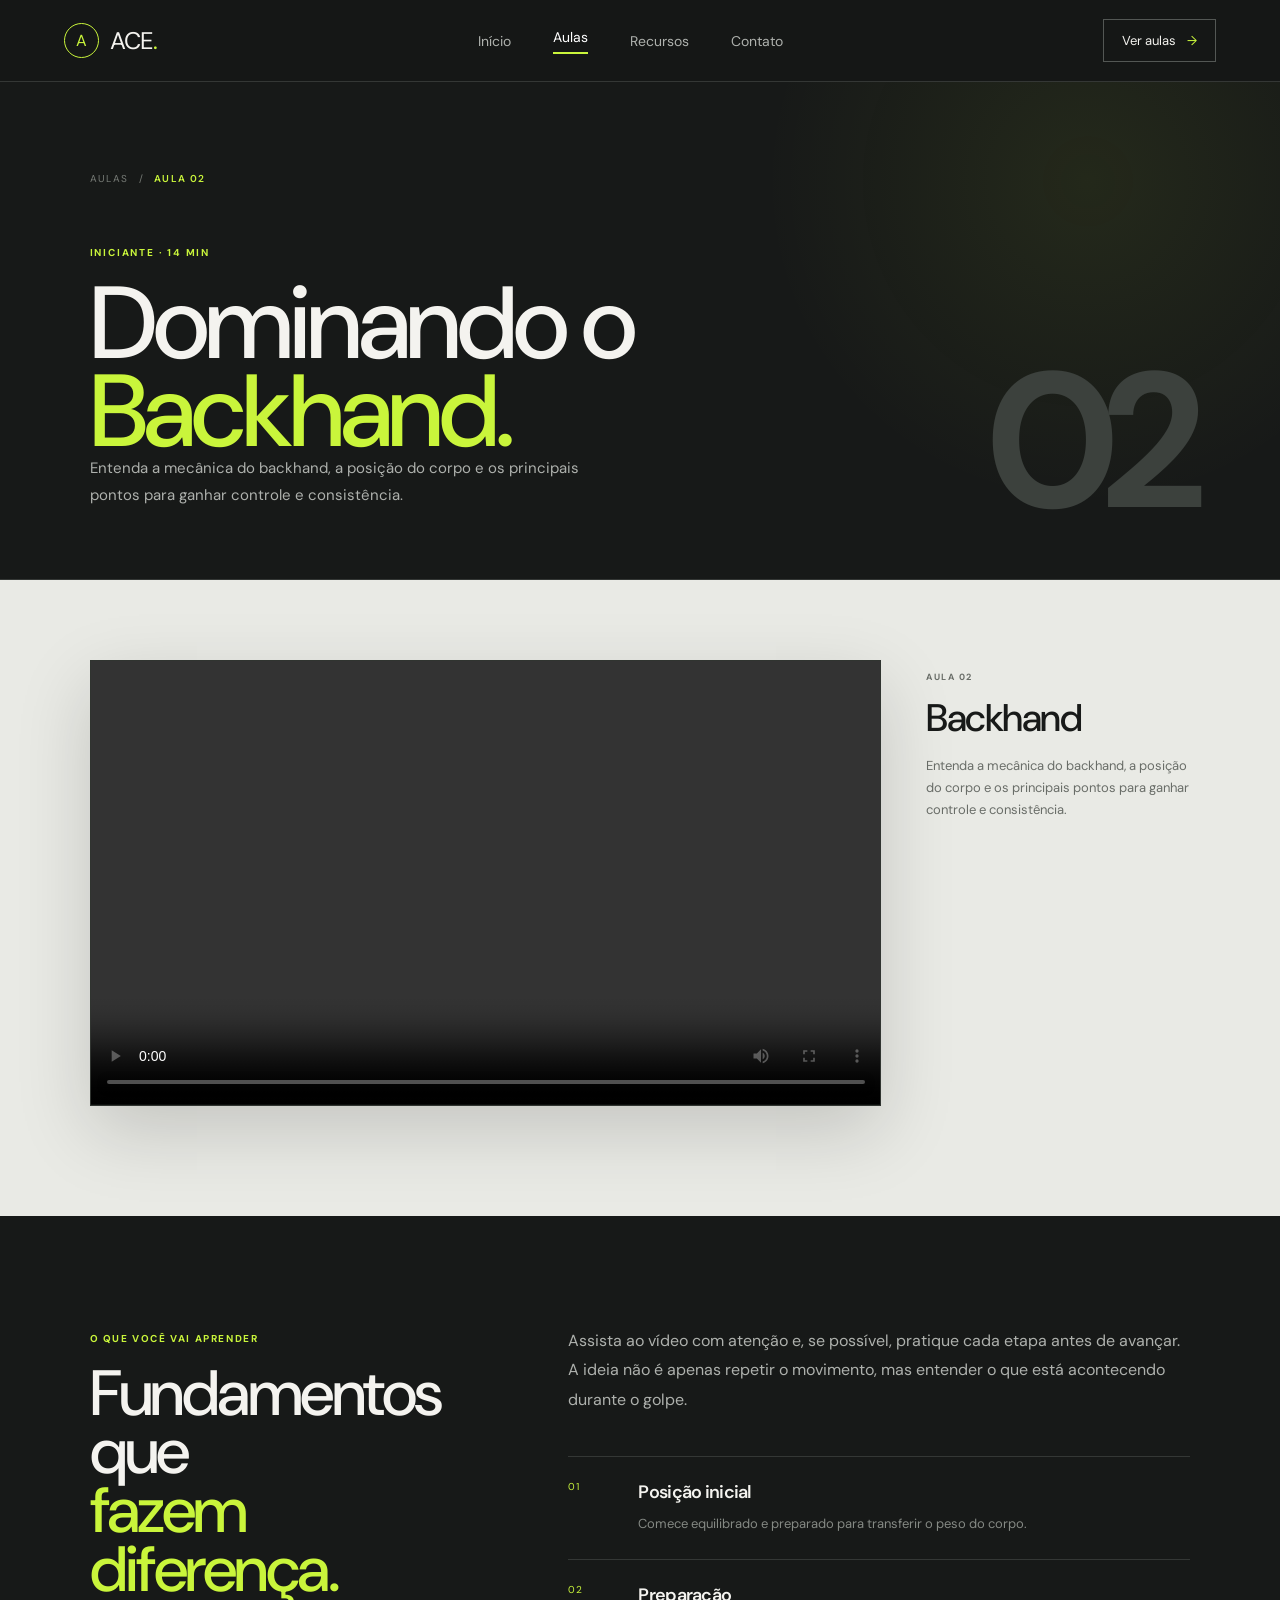
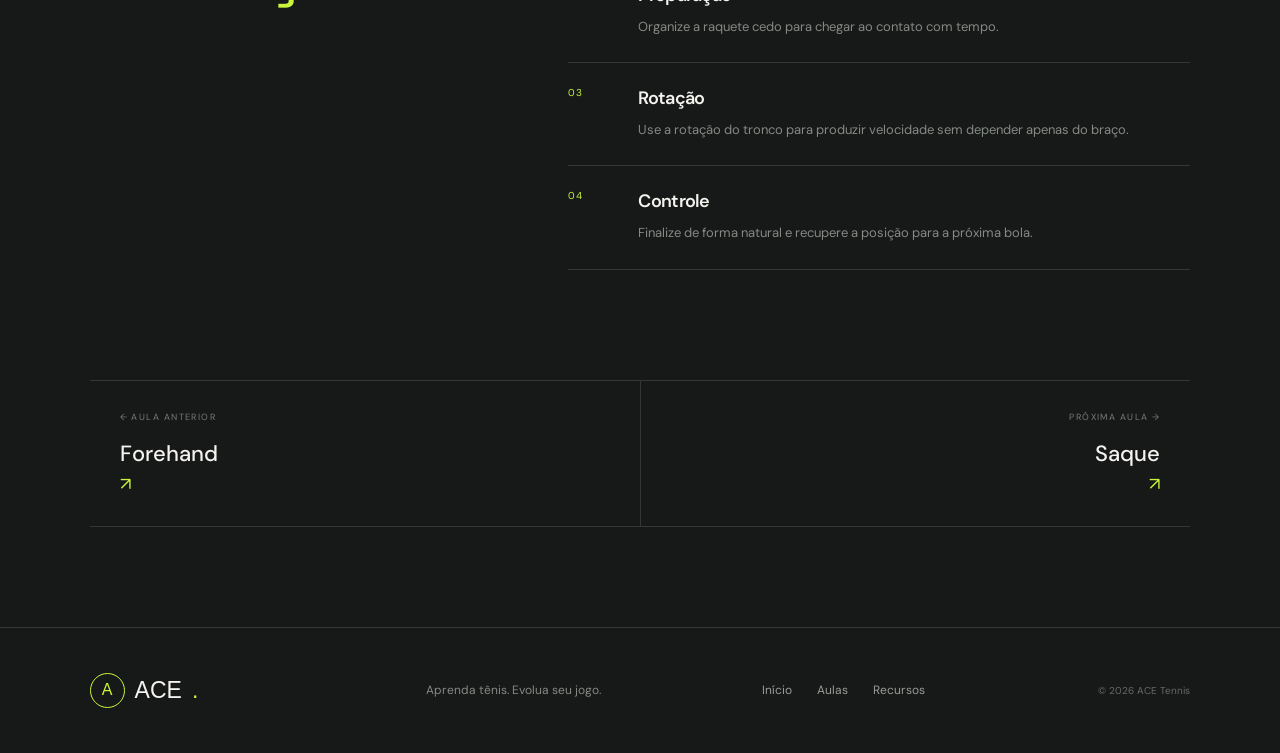
==== pages/aula-backhand.html @ da312932 "Add files via upload" ====
<!DOCTYPE html>
<html lang="pt-BR">
<head>
    <meta charset="UTF-8">
    <meta name="viewport" content="width=device-width, initial-scale=1.0">
    <title>Dominando o Backhand. — ACE</title>
    <link rel="stylesheet" href="../css/style.css">
    <link rel="stylesheet" href="../css/aula.css">
    <link rel="icon" href="../images/icon-tab.jpg" type="image/jpg">
</head>

<body class="lesson-page">

<header class="header">
    <a href="../index.html" class="logo">
        <span class="logo-mark">A</span>
        <span>ACE<span class="logo-dot">.</span></span>
    </a>

    <nav class="navigation">
        <a href="../index.html">Início</a>
        <a href="aulas.html" class="active">Aulas</a>
        <a href="recursos.html">Recursos</a>
        <a href="contato.html">Contato</a>
    </nav>

    <a href="aulas.html" class="header-button">
        Ver aulas
        <span>→</span>
    </a>
</header>

<main>

    <section class="lesson-hero">
        <div class="lesson-breadcrumb">
            <a href="aulas.html">Aulas</a>
            <span>/</span>
            <strong>Aula 02</strong>
        </div>

        <div class="lesson-hero-grid">
            <div>
                <span class="lesson-kicker">INICIANTE · 14 MIN</span>
                <h1>Dominando o <span>Backhand.</span></h1>
                <p class="lesson-intro">Entenda a mecânica do backhand, a posição do corpo e os principais pontos para ganhar controle e consistência.</p>
            </div>
            <div class="lesson-number-large">02</div>
        </div>
    </section>

    <section class="lesson-video-section">
        <div class="video-layout">
            
                <div class="video-shell">
                    <video controls>
                        <source src="../videos/video_backhand.mp4" type="video/mp4">
                        Seu navegador não suporta a reprodução de vídeos.
                    </video>
                </div>
            

            <aside class="video-meta">
                <span class="video-meta-label">AULA 02</span>
                <h2>Backhand</h2>
                <p>Entenda a mecânica do backhand, a posição do corpo e os principais pontos para ganhar controle e consistência.</p>
            
            </aside>
        </div>
    </section>

    <section class="lesson-content">
        <div class="lesson-content-grid">
            <div>
                <span class="lesson-section-label">O QUE VOCÊ VAI APRENDER</span>
                <h2>Fundamentos que<br><span>fazem diferença.</span></h2>
            </div>

            <div class="lesson-content-main">
                <p>
                    Assista ao vídeo com atenção e, se possível, pratique cada etapa
                    antes de avançar. A ideia não é apenas repetir o movimento,
                    mas entender o que está acontecendo durante o golpe.
                </p>

                <div class="lesson-points">
                    
                    <article class="lesson-point">
                        <span class="lesson-point-number">01</span>
                        <div>
                            <h3>Posição inicial</h3>
                            <p>Comece equilibrado e preparado para transferir o peso do corpo.</p>
                        </div>
                    </article>
                    <article class="lesson-point">
                        <span class="lesson-point-number">02</span>
                        <div>
                            <h3>Preparação</h3>
                            <p>Organize a raquete cedo para chegar ao contato com tempo.</p>
                        </div>
                    </article>
                    <article class="lesson-point">
                        <span class="lesson-point-number">03</span>
                        <div>
                            <h3>Rotação</h3>
                            <p>Use a rotação do tronco para produzir velocidade sem depender apenas do braço.</p>
                        </div>
                    </article>
                    <article class="lesson-point">
                        <span class="lesson-point-number">04</span>
                        <div>
                            <h3>Controle</h3>
                            <p>Finalize de forma natural e recupere a posição para a próxima bola.</p>
                        </div>
                    </article>
                </div>
            </div>
        </div>
    </section>

    <section class="lesson-navigation">
        <div class="lesson-navigation-inner">
            <a class="lesson-nav-card" href="aula-forehand.html">
                <span class="lesson-nav-label">← AULA ANTERIOR</span>
                <span class="lesson-nav-title">Forehand</span>
                <span class="lesson-nav-arrow">↗</span>
            </a>
            <a class="lesson-nav-card" href="aula-saque.html">
                <span class="lesson-nav-label">PRÓXIMA AULA →</span>
                <span class="lesson-nav-title">Saque</span>
                <span class="lesson-nav-arrow">↗</span>
            </a>
        </div>
    </section>

</main>

<footer class="footer">
    <div class="footer-logo">
        <span class="logo-mark">A</span>
        ACE<span class="logo-dot">.</span>
    </div>
    <p>Aprenda tênis. Evolua seu jogo.</p>
    <div class="footer-links">
        <a href="../index.html">Início</a>
        <a href="aulas.html">Aulas</a>
        <a href="recursos.html">Recursos</a>
    </div>
    <span class="copyright">© 2026 ACE Tennis</span>
</footer>

</body>
</html>
---- css/style.css ----
@import url('https://fonts.googleapis.com/css2?family=DM+Sans:wght@400;500;600;700&display=swap');


/* =========================
   RESET
========================= */

* {
    margin: 0;
    padding: 0;
    box-sizing: border-box;
}

html {
    scroll-behavior: smooth;
}

body {
    background: #171918;
    color: #f4f3ef;
    font-family: "DM Sans", Arial, sans-serif;
    overflow-x: hidden;
}

a {
    color: inherit;
    text-decoration: none;
}

img {
    display: block;
    width: 100%;
}


/* =========================
   TIPOGRAFIA
========================= */

h1,
h2,
h3 {
    font-family: "Tanzanite", "DM Sans", sans-serif;
    font-weight: 500;
    letter-spacing: -0.04em;
}

h1 span,
h2 span,
em {
    color: #c9f53b;
    font-style: normal;
}


/* =========================
   HEADER
========================= */

.header {
    height: 82px;
    padding: 0 5vw;

    display: flex;
    align-items: center;
    justify-content: space-between;

    background: #151716;
    border-bottom: 1px solid #343735;

    position: relative;
    z-index: 10;
}

.logo {
    display: flex;
    align-items: center;
    gap: 11px;

    font-family: "Tanzanite", "DM Sans", sans-serif;
    font-size: 24px;
    letter-spacing: -0.04em;
}

.logo-mark {
    width: 35px;
    height: 35px;

    border: 1px solid #c9f53b;
    border-radius: 50%;

    display: grid;
    place-items: center;

    color: #c9f53b;
    font-size: 16px;
}

.logo-dot {
    color: #c9f53b;
}

.navigation {
    display: flex;
    align-items: center;
    gap: 42px;
}

.navigation a {
    color: #aeb1ad;
    font-size: 14px;
    transition: 0.25s;
}

.navigation a:hover,
.navigation a.active {
    color: #fff;
}

.navigation a.active::after {
    content: "";
    display: block;

    width: 100%;
    height: 2px;

    margin-top: 6px;

    background: #c9f53b;
}

.header-button {
    border: 1px solid #535754;
    padding: 12px 18px;

    font-size: 13px;

    transition: 0.25s;
}

.header-button span {
    color: #c9f53b;
    margin-left: 8px;
}

.header-button:hover {
    background: #c9f53b;
    color: #171918;
    border-color: #c9f53b;
}

.header-button:hover span {
    color: #171918;
}


/* =========================
   HERO
========================= */

.hero {
    min-height: calc(100vh - 82px);

    margin: 18px 2vw;

    position: relative;
    overflow: hidden;

    border: 1px solid #424642;
}

.hero-image {
    position: absolute;
    inset: 0;

    height: 100%;
    object-fit: cover;

    filter: brightness(0.52) saturate(0.9);
}

.hero-overlay {
    position: absolute;
    inset: 0;

    background:
        linear-gradient(
            90deg,
            rgba(12, 14, 13, 0.9) 0%,
            rgba(12, 14, 13, 0.55) 43%,
            rgba(12, 14, 13, 0.1) 100%
        );
}

.hero-content {
    position: absolute;
    z-index: 2;

    left: 7%;
    top: 50%;

    transform: translateY(-50%);

    max-width: 650px;
}

.eyebrow {
    display: inline-block;

    color: #c9f53b;

    font-size: 11px;
    font-weight: 700;

    letter-spacing: 0.18em;
}

.hero h1 {
    margin-top: 20px;

    font-size: clamp(60px, 8vw, 125px);
    line-height: 0.88;
}

.hero p {
    max-width: 510px;

    margin-top: 28px;

    color: #d2d4d0;

    font-size: 16px;
    line-height: 1.7;
}

.hero-actions {
    display: flex;
    align-items: center;
    gap: 12px;

    margin-top: 34px;
}

.primary-button,
.secondary-button {
    padding: 15px 22px;

    font-size: 13px;
    font-weight: 600;

    border: 1px solid #c9f53b;
}

.primary-button {
    background: #c9f53b;
    color: #171918;
}

.primary-button span {
    margin-left: 15px;
}

.secondary-button {
    color: #fff;
    border-color: #676b67;
}

.secondary-button:hover {
    border-color: #c9f53b;
}

.hero-bottom {
    position: absolute;
    z-index: 2;

    left: 7%;
    right: 7%;
    bottom: 30px;

    display: flex;
    align-items: center;
    gap: 16px;

    color: #bbbdb9;
    font-size: 10px;
    letter-spacing: 0.15em;
}

.hero-line {
    height: 1px;
    flex: 1;

    background: #777a76;
}


/* =========================
   SECTIONS
========================= */

.section {
    padding: 130px 7vw;
}

.section-label {
    display: flex;
    align-items: center;
    gap: 15px;

    color: #8f928e;

    font-size: 10px;
    letter-spacing: 0.16em;
}

.section-label span {
    color: #c9f53b;
}


/* =========================
   INTRO
========================= */

.intro-content {
    margin-top: 60px;

    display: grid;
    grid-template-columns: 1.4fr 0.7fr;
    gap: 10vw;
}

.intro h2 {
    font-size: clamp(48px, 6vw, 90px);
    line-height: 0.95;
}

.intro-text {
    padding-top: 8px;
}

.intro-text p {
    color: #aeb1ad;
    line-height: 1.8;
    margin-bottom: 18px;
}

.text-link {
    display: inline-block;

    margin-top: 25px;
    padding-bottom: 8px;

    border-bottom: 1px solid #c9f53b;

    color: #fff;
    font-size: 13px;
}

.text-link span {
    color: #c9f53b;
    margin-left: 12px;
}


/* =========================
   LESSONS
========================= */

.lessons-preview {
    background: #e9eae5;
    color: #181a19;
}

.eyebrow.dark {
    color: #60655f;
}

.section-heading {
    display: flex;
    justify-content: space-between;
    align-items: end;
}

.section-heading h2 {
    margin-top: 15px;

    font-size: clamp(45px, 5vw, 75px);
    line-height: 0.95;
}

.outline-button {
    border: 1px solid #8b8e89;
    padding: 13px 18px;

    font-size: 12px;
}

.outline-button:hover {
    background: #171918;
    color: #fff;
}

.lesson-grid {
    display: grid;
    grid-template-columns: 1.4fr 1fr 1fr;
    gap: 15px;

    margin-top: 55px;
}

.lesson-card {
    border: 1px solid #c4c6c1;
    background: #f0f1ec;
}

.lesson-image {
    height: 360px;
    position: relative;
    overflow: hidden;
}

.lesson-image img {
    height: 100%;
    object-fit: cover;
    filter: saturate(0.8);
    transition: transform 0.5s;
}

.lesson-card:hover img {
    transform: scale(1.04);
}

.lesson-number {
    position: absolute;
    top: 15px;
    left: 15px;

    width: 38px;
    height: 38px;

    display: grid;
    place-items: center;

    background: #c9f53b;
    color: #171918;

    font-size: 12px;
    font-weight: 700;
}

.lesson-info {
    min-height: 90px;
    padding: 18px;

    display: flex;
    align-items: center;
    justify-content: space-between;
}

.lesson-type {
    color: #747873;
    font-size: 9px;
    letter-spacing: 0.15em;
}

.lesson-info h3 {
    margin-top: 7px;
    font-size: 25px;
}

.arrow {
    font-size: 20px;
}


/* =========================
   QUOTE
========================= */

.quote-section {
    min-height: 70vh;

    padding: 130px 7vw;

    display: flex;
    flex-direction: column;
    justify-content: center;

    border-top: 1px solid #353835;
    border-bottom: 1px solid #353835;
}

.quote-number {
    color: #c9f53b;
    font-size: 11px;
    letter-spacing: 0.15em;
}

blockquote {
    max-width: 1100px;

    margin-top: 35px;

    font-family: "Tanzanite", "DM Sans", sans-serif;
    font-size: clamp(50px, 7vw, 105px);
    line-height: 0.95;
    letter-spacing: -0.05em;
}

blockquote span {
    color: #c9f53b;
}

.quote-section p {
    margin-top: 35px;

    color: #858984;

    font-size: 10px;
    letter-spacing: 0.15em;
}


/* =========================
   FOOTER
========================= */

.footer {
    padding: 45px 7vw;

    display: grid;
    grid-template-columns: 1fr 1fr 1fr auto;
    align-items: center;
    gap: 30px;

    border-top: 1px solid #343735;
}

.footer-logo {
    display: flex;
    align-items: center;
    gap: 10px;

    font-family: "Tanzanite", sans-serif;
    font-size: 23px;
}

.footer p {
    color: #858984;
    font-size: 12px;
}

.footer-links {
    display: flex;
    gap: 25px;

    color: #999c97;
    font-size: 12px;
}

.footer-links a:hover {
    color: #c9f53b;
}

.copyright {
    color: #666a65;
    font-size: 10px;
}


/* =========================
   RESPONSIVO
========================= */

@media (max-width: 850px) {

    .header {
        padding: 0 20px;
    }

    .navigation {
        gap: 15px;
    }

    .navigation a {
        font-size: 12px;
    }

    .header-button {
        display: none;
    }

    .hero {
        margin: 10px;
    }

    .hero-content {
        left: 8%;
        right: 8%;
    }

    .hero h1 {
        font-size: 60px;
    }

    .section {
        padding: 90px 7vw;
    }

    .intro-content {
        grid-template-columns: 1fr;
        gap: 40px;
    }

    .section-heading {
        align-items: start;
        flex-direction: column;
        gap: 25px;
    }

    .lesson-grid {
        grid-template-columns: 1fr;
    }

    .lesson-image {
        height: 320px;
    }

    .footer {
        grid-template-columns: 1fr;
    }
}


@media (max-width: 500px) {

    .navigation {
        gap: 10px;
    }

    .navigation a {
        font-size: 10px;
    }

    .logo {
        font-size: 20px;
    }

    .hero {
        min-height: 680px;
    }

    .hero h1 {
        font-size: 52px;
    }

    .hero-actions {
        align-items: stretch;
        flex-direction: column;
    }

    .hero-bottom {
        left: 8%;
        right: 8%;
    }
}
---- css/aula.css ----
/* =========================================================
   ACE — PÁGINAS DE AULA
   ========================================================= */

.lesson-page {
    background: #171918;
    color: #f4f3ef;
}

.lesson-hero {
    padding: 90px 7vw 70px;
    border-bottom: 1px solid #343735;
    background:
        radial-gradient(circle at 85% 20%, rgba(201,245,59,.07), transparent 28%),
        #171918;
}

.lesson-breadcrumb {
    display: flex;
    align-items: center;
    gap: 10px;
    color: #777b76;
    font-size: 10px;
    letter-spacing: .14em;
    text-transform: uppercase;
}

.lesson-breadcrumb a:hover {
    color: #c9f53b;
}

.lesson-breadcrumb strong {
    color: #c9f53b;
    font-weight: 600;
}

.lesson-hero-grid {
    margin-top: 55px;
    display: grid;
    grid-template-columns: 1.25fr .75fr;
    gap: 8vw;
    align-items: end;
}

.lesson-kicker {
    color: #c9f53b;
    font-size: 10px;
    font-weight: 700;
    letter-spacing: .18em;
}

.lesson-hero h1 {
    margin-top: 18px;
    max-width: 900px;
    font-size: clamp(55px, 8vw, 120px);
    line-height: .86;
}

.lesson-hero h1 span {
    color: #c9f53b;
}

.lesson-intro {
    max-width: 540px;
    color: #aeb1ad;
    font-size: 15px;
    line-height: 1.8;
    
}

.lesson-number-large {
    justify-self: end;
    color: #3c413d;
    font-size: clamp(90px, 15vw, 220px);
    line-height: .7;
    font-weight: 700;
    letter-spacing: -.08em;
}

/* Vídeo */
.lesson-video-section {
    padding: 80px 7vw 110px;
    background: #e9eae5;
    color: #181a19;
}

.video-layout {
    display: grid;
    grid-template-columns: minmax(0, 1.65fr) minmax(250px, .55fr);
    gap: 45px;
    align-items: start;
}

.video-shell {
    position: relative;
    overflow: hidden;
    background: #0c0e0d;
    border: 1px solid #303430;
    box-shadow: 0 25px 70px rgba(0,0,0,.16);
    aspect-ratio: 16 / 9;
}

.video-shell iframe {
    position: absolute;
    inset: 0;
    width: 100%;
    height: 100%;
    border: 0;
}

.video-meta {
    padding-top: 4px;
}

.video-meta-label {
    color: #696d68;
    font-size: 9px;
    font-weight: 700;
    letter-spacing: .16em;
}

.video-meta h2 {
    margin-top: 15px;
    font-size: clamp(30px, 3vw, 48px);
    line-height: .95;
}

.video-meta p {
    margin-top: 18px;
    color: #696d68;
    line-height: 1.7;
    font-size: 13px;
}

.video-note {
    margin-top: 28px;
    padding-top: 20px;
    border-top: 1px solid #c9cbc6;
    color: #777b76;
    font-size: 10px;
    line-height: 1.7;
}

/* Conteúdo */
.lesson-content {
    padding: 110px 7vw;
    background: #171918;
}

.lesson-content-grid {
    display: grid;
    grid-template-columns: .7fr 1.3fr;
    gap: 10vw;
}

.lesson-section-label {
    color: #c9f53b;
    font-size: 10px;
    font-weight: 700;
    letter-spacing: .16em;
}

.lesson-content h2 {
    margin-top: 18px;
    font-size: clamp(42px, 5vw, 75px);
    line-height: .92;
}

.lesson-content-main {
    max-width: 760px;
}

.lesson-content-main p {
    color: #aeb1ad;
    line-height: 1.85;
    margin-bottom: 25px;
}

.lesson-points {
    display: grid;
    gap: 0;
    margin-top: 42px;
    border-top: 1px solid #343735;
}

.lesson-point {
    display: grid;
    grid-template-columns: 50px 1fr;
    gap: 20px;
    padding: 23px 0;
    border-bottom: 1px solid #343735;
}

.lesson-point-number {
    color: #c9f53b;
    font-size: 10px;
    letter-spacing: .1em;
}

.lesson-point h3 {
    font-size: 18px;
    font-weight: 600;
}

.lesson-point p {
    margin-top: 8px;
    margin-bottom: 0;
    font-size: 13px;
    color: #858984;
}

/* Navegação entre aulas */
.lesson-navigation {
    padding: 0 7vw 100px;
    background: #171918;
}

.lesson-navigation-inner {
    display: grid;
    grid-template-columns: 1fr 1fr;
    border-top: 1px solid #343735;
    border-bottom: 1px solid #343735;
}

.lesson-nav-card {
    min-height: 145px;
    padding: 30px;
    display: flex;
    flex-direction: column;
    justify-content: space-between;
    transition: background .25s;
}

.lesson-nav-card + .lesson-nav-card {
    border-left: 1px solid #343735;
    text-align: right;
}

.lesson-nav-card:hover {
    background: #1d201e;
}

.lesson-nav-label {
    color: #777b76;
    font-size: 9px;
    letter-spacing: .16em;
}

.lesson-nav-title {
    margin-top: 12px;
    color: #f4f3ef;
    font-size: 22px;
    font-weight: 500;
}

.lesson-nav-arrow {
    color: #c9f53b;
    font-size: 18px;
}

/* Mobile */
@media (max-width: 850px) {
    .lesson-hero {
        padding: 70px 7vw 55px;
    }

    .lesson-hero-grid,
    .video-layout,
    .lesson-content-grid {
        grid-template-columns: 1fr;
        gap: 35px;
    }

    .lesson-number-large {
        justify-self: start;
        font-size: 100px;
    }

    .lesson-video-section {
        padding: 65px 7vw 80px;
    }

    .lesson-content {
        padding: 80px 7vw;
    }

    .lesson-navigation {
        padding: 0 7vw 70px;
    }
}

@media (max-width: 550px) {
    .lesson-navigation-inner {
        grid-template-columns: 1fr;
    }

    .lesson-nav-card + .lesson-nav-card {
        border-left: 0;
        border-top: 1px solid #343735;
        text-align: left;
    }

    .lesson-point {
        grid-template-columns: 35px 1fr;
        gap: 12px;
    }
}

.video-shell video {
    position: absolute;
    inset: 0;
    width: 100%;
    height: 100%;
    object-fit: cover;
}
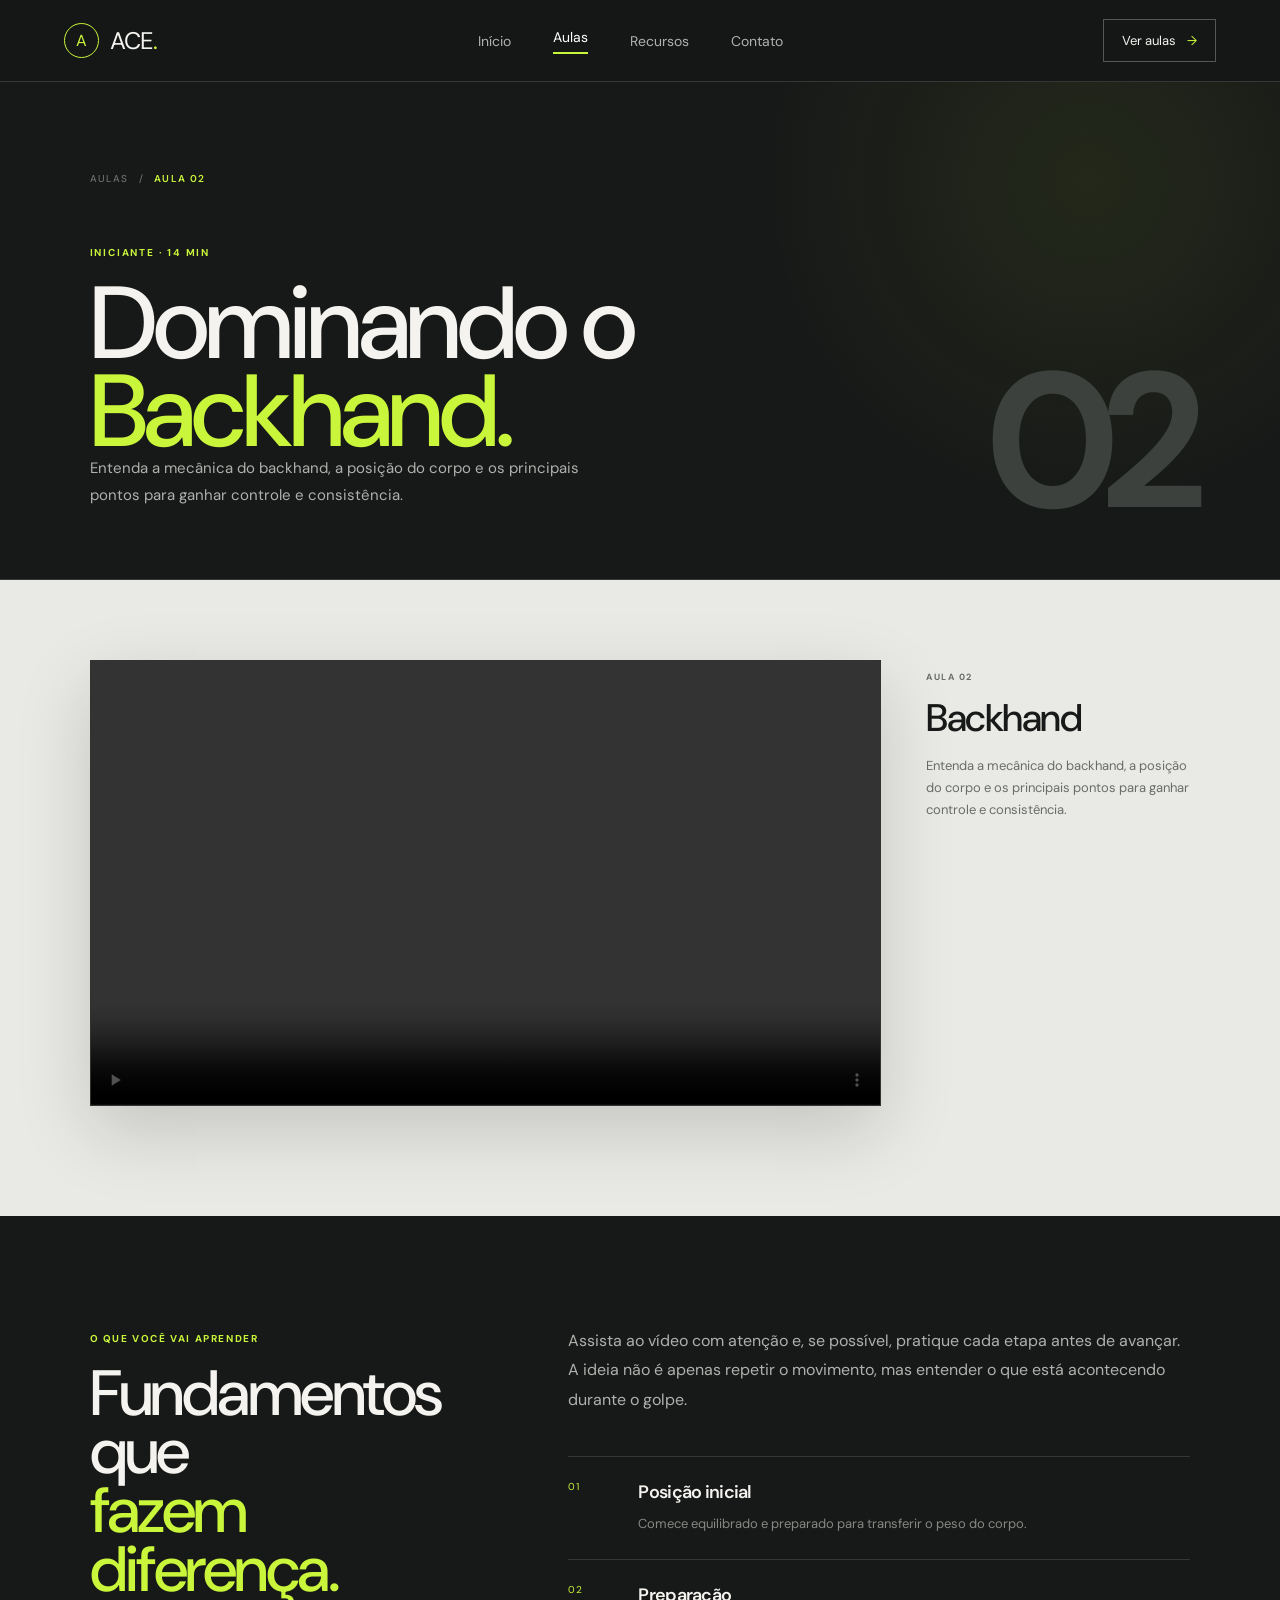
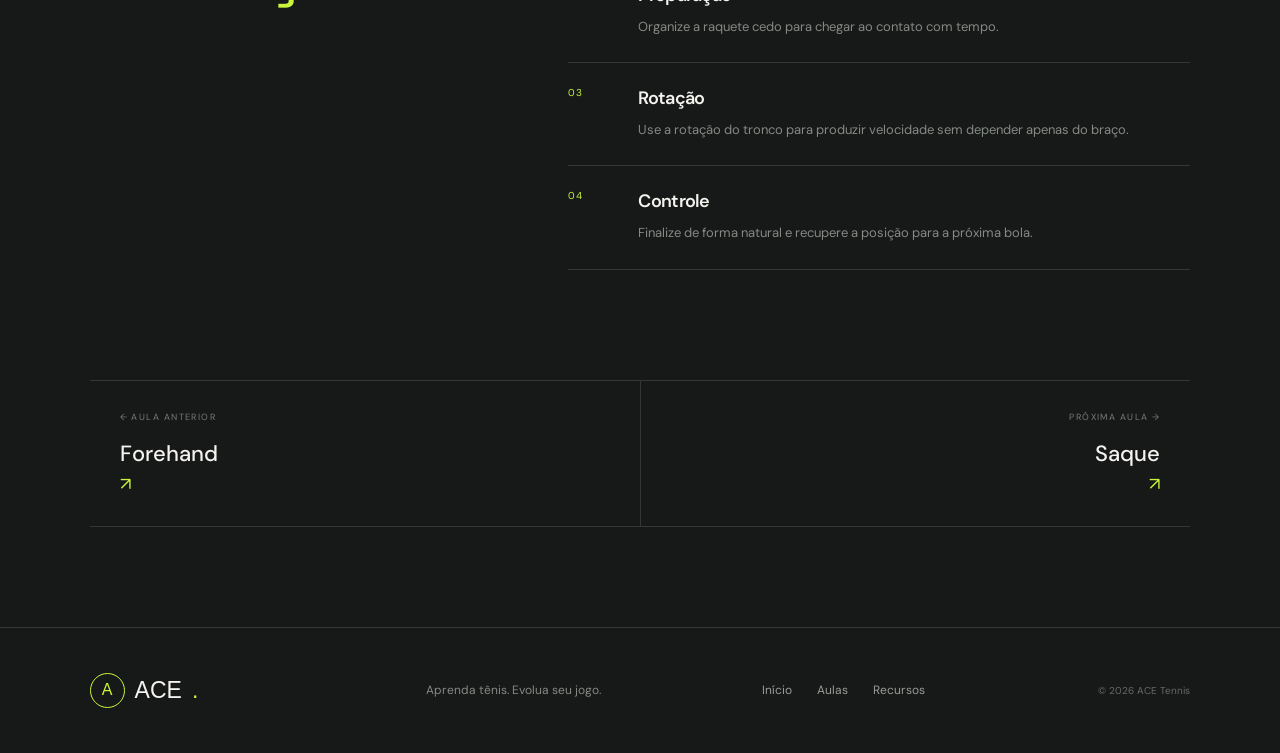
==== commit e5e5d66a: "Finaliza as paginas das aulas e organização das pastas do projeto" ====
--- a/pages/aula-backhand.html
+++ b/pages/aula-backhand.html
@@ -151,3 +151,4 @@
 
 </body>
 </html>
+<!--Pagina da aula-->
--- a/css/aula.css
+++ b/css/aula.css
@@ -313,3 +313,4 @@
     height: 100%;
     object-fit: cover;
 }
+/* Estilos do projeto */
